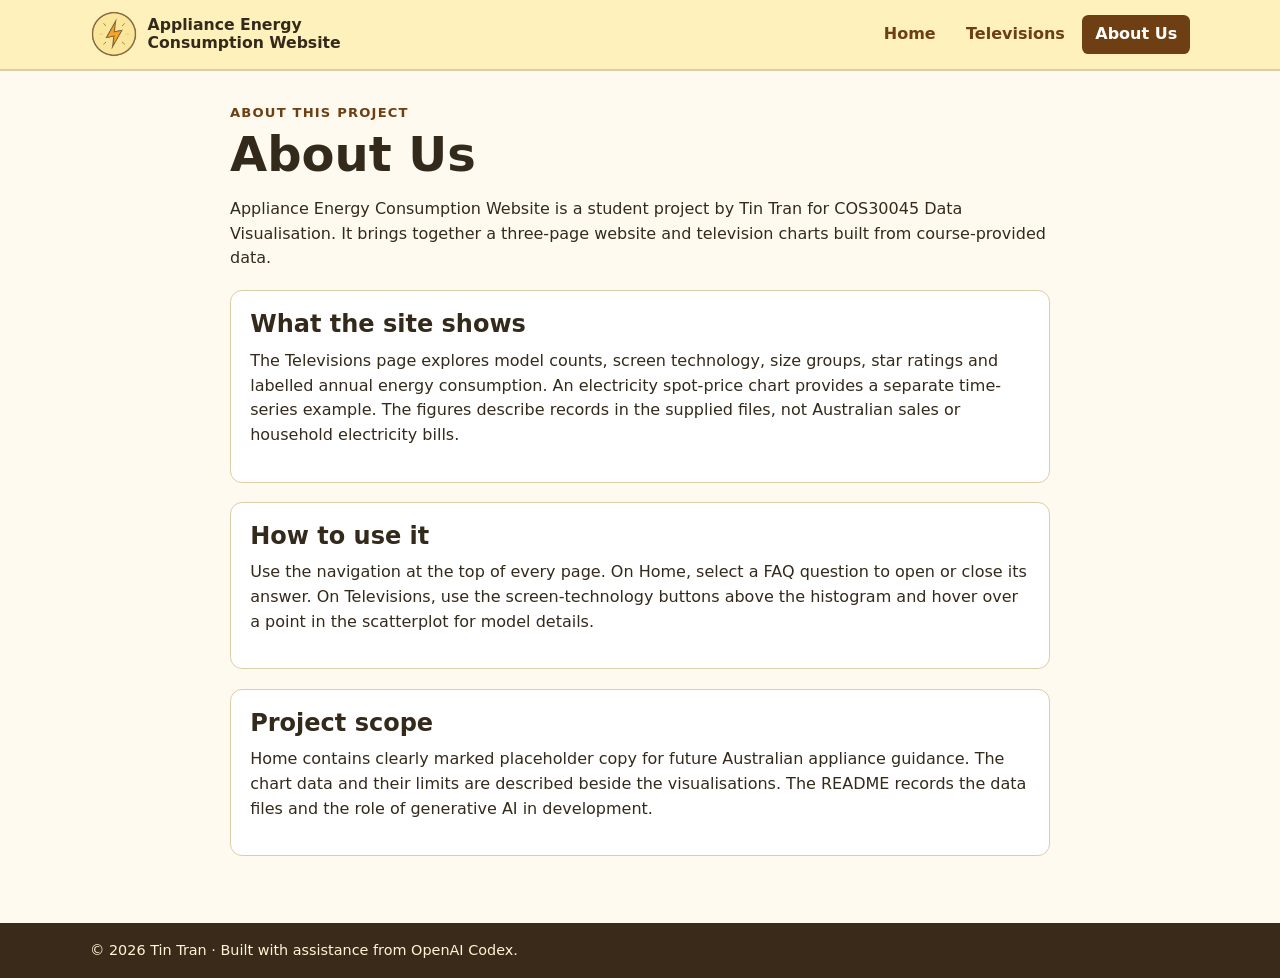
==== about.html @ 2f7611fc "Build three-page appliance site shell" ====
<!doctype html>
<html lang="en">
<head>
  <meta charset="utf-8">
  <meta name="viewport" content="width=device-width, initial-scale=1">
  <title>About Us | Appliance Energy Consumption Website</title>
  <link rel="stylesheet" href="css/base.css">
  <script src="js/site.js" defer></script>
</head>
<body>
  <header class="site-header">
    <div class="wrap header-inner">
      <a class="logo-link" href="index.html" aria-label="Appliance Energy Consumption Website, Home">
        <img src="assets/img/PowerIcon.png" alt="" width="48" height="48">
        <span>Appliance Energy<br>Consumption Website</span>
      </a>
      <nav class="site-nav" aria-label="Main navigation">
        <a href="index.html">Home</a>
        <a href="televisions.html">Televisions</a>
        <a href="about.html" aria-current="page">About Us</a>
      </nav>
    </div>
  </header>

  <main class="wrap narrow-content">
    <p class="eyebrow">About this project</p>
    <h1>About Us</h1>
    <p>Appliance Energy Consumption Website is a student project by Tin Tran for COS30045 Data Visualisation. It brings together a three-page website and television charts built from course-provided data.</p>
    <section class="panel"><h2>What the site shows</h2><p>The Televisions page explores model counts, screen technology, size groups, star ratings and labelled annual energy consumption. An electricity spot-price chart provides a separate time-series example. The figures describe records in the supplied files, not Australian sales or household electricity bills.</p></section>
    <section class="panel"><h2>How to use it</h2><p>Use the navigation at the top of every page. On Home, select a FAQ question to open or close its answer. On Televisions, use the screen-technology buttons above the histogram and hover over a point in the scatterplot for model details.</p></section>
    <section class="panel"><h2>Project scope</h2><p>Home contains clearly marked placeholder copy for future Australian appliance guidance. The chart data and their limits are described beside the visualisations. The README records the data files and the role of generative AI in development.</p></section>
  </main>

  <footer class="site-footer"><div class="wrap">© <span data-year>2026</span> Tin Tran · Built with assistance from OpenAI Codex.</div></footer>
</body>
</html>
---- css/base.css ----
:root {
  color-scheme: light;
  --ink: #342a1c;
  --muted: #675b47;
  --brand: #9a5717;
  --brand-dark: #6d3f12;
  --line: #dccda8;
  --paper: #fff;
  --bg: #fffaf0;
  --gold: #f7df93;
}
* { box-sizing: border-box; }
html { scroll-behavior: smooth; }
body { min-height: 100vh; display: flex; flex-direction: column; margin: 0; background: var(--bg); color: var(--ink); font: 16px/1.55 system-ui, -apple-system, BlinkMacSystemFont, "Segoe UI", sans-serif; }
.wrap { width: min(1100px, calc(100% - 2rem)); margin-inline: auto; }
.site-header { background: #fff1bb; border-bottom: 2px solid var(--line); }
.header-inner { display: flex; align-items: center; justify-content: space-between; gap: 1rem 2rem; flex-wrap: wrap; padding-block: .65rem; }
.logo-link { display: inline-flex; align-items: center; gap: .6rem; color: var(--ink); font-size: .98rem; font-weight: 750; line-height: 1.15; text-decoration: none; }
.logo-link img { display: block; width: 48px; height: 48px; }
.logo-link:hover span, .logo-link:focus-visible span { text-decoration: underline; }
.site-nav { display: flex; flex-wrap: wrap; gap: .3rem; }
.site-nav a { color: var(--brand-dark); border-radius: .4rem; padding: .45rem .8rem; font-weight: 650; text-decoration: none; }
.site-nav a:hover, .site-nav a:focus-visible { background: #f6dc8c; }
.site-nav a[aria-current="page"] { background: var(--brand-dark); color: #fff; }
main { flex: 1; padding-block: 2rem 3rem; }
.narrow-content { max-width: 820px; }
h1, h2, h3 { line-height: 1.2; }
h1 { margin: .2rem 0 .8rem; font-size: clamp(2rem, 5vw, 3rem); }
h2 { margin: 0 0 .6rem; font-size: 1.5rem; }
h3 { margin: 0 0 .4rem; font-size: 1.1rem; }
p { margin: .4rem 0 .9rem; }
.eyebrow { margin: 0; color: var(--brand-dark); font-size: .82rem; font-weight: 750; letter-spacing: .09em; text-transform: uppercase; }
.hero { background: #fff3c5; border: 1px solid var(--line); border-radius: 1rem; padding: clamp(1.5rem, 4vw, 3rem); margin-bottom: 2rem; }
.hero p:not(.eyebrow) { max-width: 68ch; }
.button-link { display: inline-block; background: var(--brand-dark); border-radius: .4rem; color: #fff; padding: .6rem 1rem; font-weight: 700; text-decoration: none; }
.button-link:hover, .button-link:focus-visible { background: var(--brand); }
.card-grid { display: grid; grid-template-columns: repeat(auto-fit, minmax(230px, 1fr)); gap: 1rem; margin: 1rem 0 2rem; }
.card, .panel { background: var(--paper); border: 1px solid var(--line); border-radius: .75rem; padding: 1.2rem; }
.card p, .note { color: var(--muted); }
.panel { margin: 1.2rem 0; }
.faq h3 { margin: 0; }
.faq-item { border-top: 1px solid var(--line); }
.faq-toggle { display: flex; justify-content: space-between; align-items: center; gap: 1rem; width: 100%; border: 0; background: none; color: var(--ink); padding: 1rem .2rem; font: inherit; font-weight: 700; text-align: left; cursor: pointer; }
.faq-toggle:hover, .faq-toggle:focus-visible { color: var(--brand-dark); background: #fff9e6; }
.faq-toggle span { font-size: 1.4rem; line-height: 1; }
.faq-answer { padding: 0 .2rem 1rem; }
[hidden] { display: none !important; }
.site-footer { background: #392a19; color: #fff4d5; padding: 1rem 0; font-size: .9rem; }
.responsive-svg-container { width: 100%; max-width: 1100px; margin-inline: auto; }
img, svg { max-width: 100%; }
button { font: inherit; }
:focus-visible { outline: 3px solid #d47b18; outline-offset: 3px; }
@media (max-width: 620px) { .header-inner { align-items: flex-start; } .site-nav { width: 100%; } .site-nav a { flex: 1; text-align: center; padding-inline: .35rem; } }
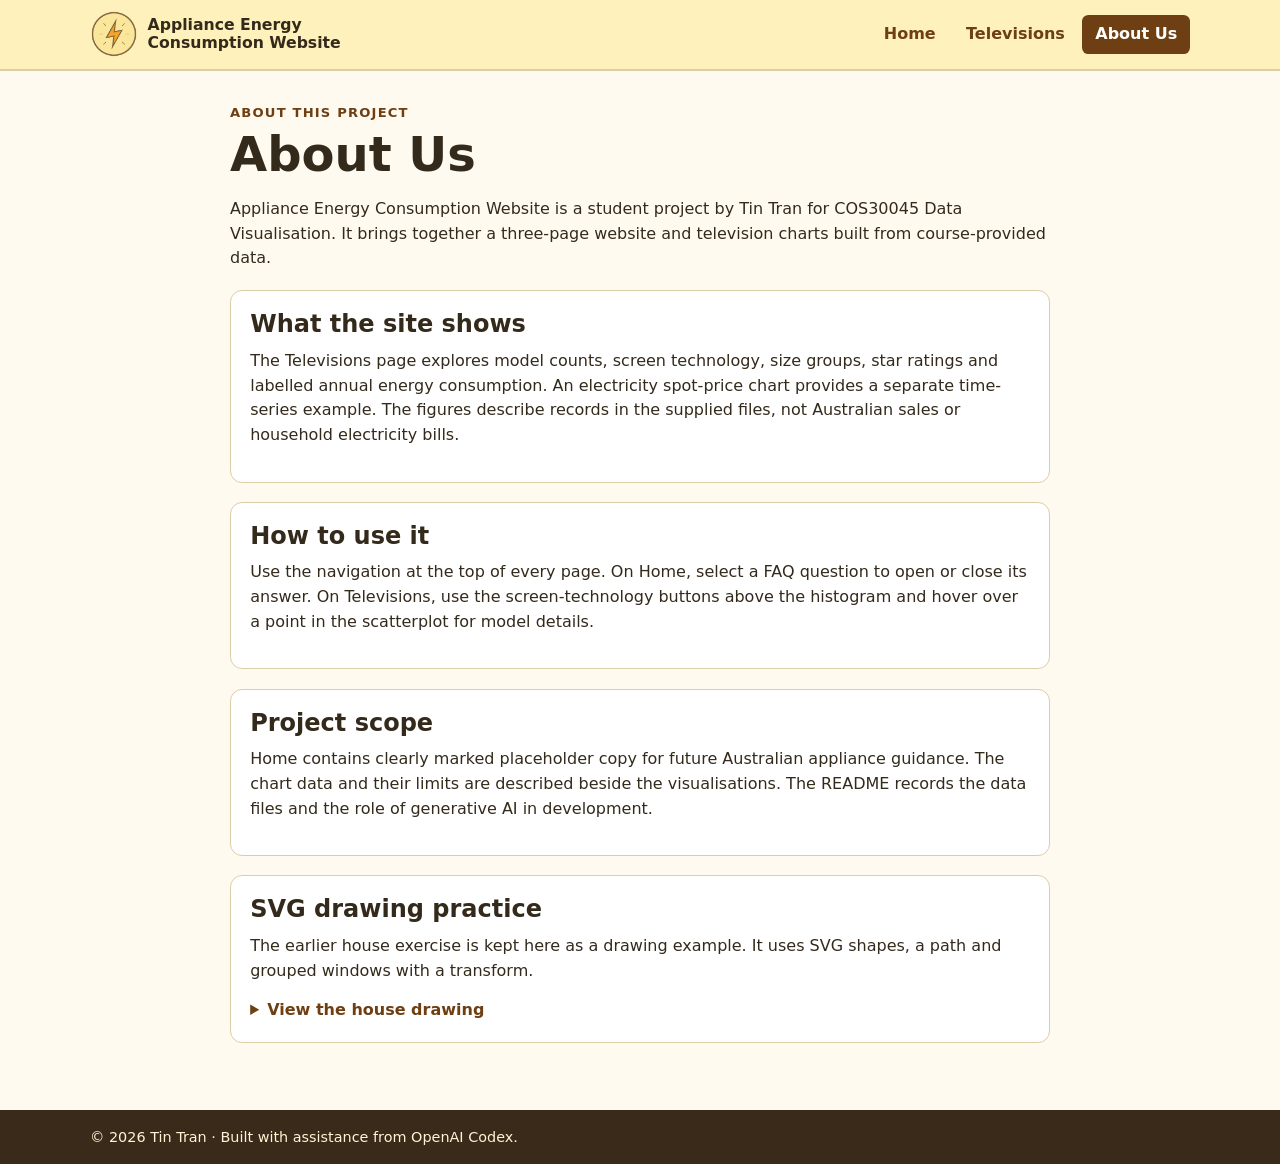
==== commit e4bfcd19: "Consolidate visualisations into Televisions page" ====
--- a/about.html
+++ b/about.html
@@ -29,6 +29,28 @@
     <section class="panel"><h2>What the site shows</h2><p>The Televisions page explores model counts, screen technology, size groups, star ratings and labelled annual energy consumption. An electricity spot-price chart provides a separate time-series example. The figures describe records in the supplied files, not Australian sales or household electricity bills.</p></section>
     <section class="panel"><h2>How to use it</h2><p>Use the navigation at the top of every page. On Home, select a FAQ question to open or close its answer. On Televisions, use the screen-technology buttons above the histogram and hover over a point in the scatterplot for model details.</p></section>
     <section class="panel"><h2>Project scope</h2><p>Home contains clearly marked placeholder copy for future Australian appliance guidance. The chart data and their limits are described beside the visualisations. The README records the data files and the role of generative AI in development.</p></section>
+    <section class="panel"><h2>SVG drawing practice</h2><p>The earlier house exercise is kept here as a drawing example. It uses SVG shapes, a path and grouped windows with a transform.</p>
+      <details><summary>View the house drawing</summary>
+        <svg class="practice-svg" viewBox="0 0 900 650" role="img" aria-label="House with a roof, chimney, windows, garden bushes and path">
+          <rect width="900" height="650" fill="#e7f4fd"/>
+          <rect y="490" width="900" height="160" fill="#a9d794"/>
+          <circle cx="750" cy="120" r="49" fill="#ffe18b"/>
+          <rect x="278" y="250" width="370" height="270" rx="5" fill="#f0c99f" stroke="#604c43" stroke-width="4"/>
+          <path d="M240 260 L463 95 L685 260 Z" fill="#bd554a" stroke="#604c43" stroke-width="4"/>
+          <rect x="557" y="144" width="48" height="89" fill="#985047" stroke="#604c43" stroke-width="3"/>
+          <rect x="422" y="380" width="82" height="140" fill="#6d5a4f" stroke="#463a35" stroke-width="3"/>
+          <circle cx="491" cy="452" r="5" fill="#f5df91"/>
+          <g transform="translate(315 305)" fill="#c7e8fa" stroke="#604c43" stroke-width="5">
+            <rect x="0" y="0" width="76" height="76"/>
+            <rect x="240" y="0" width="76" height="76"/>
+          </g>
+          <path d="M421 520 C390 557 380 594 355 650 L570 650 C550 596 526 550 505 520 Z" fill="#d5bfa0"/>
+          <ellipse cx="150" cy="495" rx="83" ry="42" fill="#4c9665"/>
+          <ellipse cx="756" cy="502" rx="80" ry="38" fill="#4c9665"/>
+          <line x1="46" y1="545" x2="260" y2="545" stroke="#6c8c5c" stroke-width="5"/>
+        </svg>
+      </details>
+    </section>
   </main>
 
   <footer class="site-footer"><div class="wrap">© <span data-year>2026</span> Tin Tran · Built with assistance from OpenAI Codex.</div></footer>
--- a/css/base.css
+++ b/css/base.css
@@ -44,6 +44,8 @@
 .faq-toggle:hover, .faq-toggle:focus-visible { color: var(--brand-dark); background: #fff9e6; }
 .faq-toggle span { font-size: 1.4rem; line-height: 1; }
 .faq-answer { padding: 0 .2rem 1rem; }
+details summary { color: var(--brand-dark); cursor: pointer; font-weight: 700; }
+.practice-svg { display: block; width: 100%; margin-top: 1rem; border-radius: .5rem; }
 [hidden] { display: none !important; }
 .site-footer { background: #392a19; color: #fff4d5; padding: 1rem 0; font-size: .9rem; }
 .responsive-svg-container { width: 100%; max-width: 1100px; margin-inline: auto; }
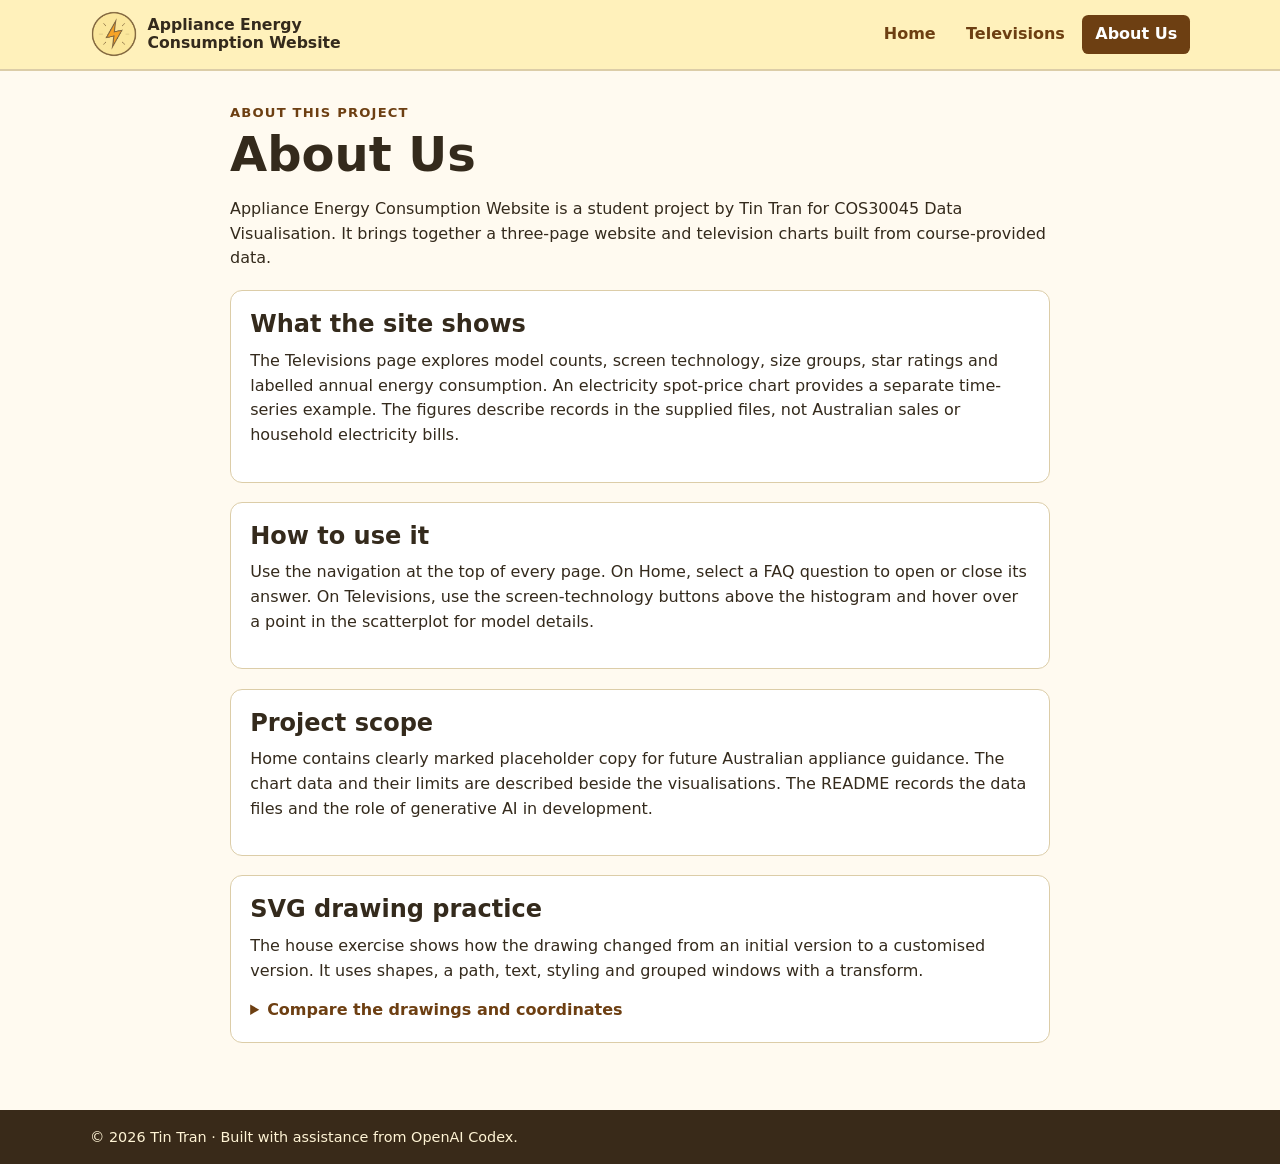
==== commit c1ea1792: "Complete SVG house exercise and add visual evidence" ====
--- a/about.html
+++ b/about.html
@@ -29,12 +29,18 @@
     <section class="panel"><h2>What the site shows</h2><p>The Televisions page explores model counts, screen technology, size groups, star ratings and labelled annual energy consumption. An electricity spot-price chart provides a separate time-series example. The figures describe records in the supplied files, not Australian sales or household electricity bills.</p></section>
     <section class="panel"><h2>How to use it</h2><p>Use the navigation at the top of every page. On Home, select a FAQ question to open or close its answer. On Televisions, use the screen-technology buttons above the histogram and hover over a point in the scatterplot for model details.</p></section>
     <section class="panel"><h2>Project scope</h2><p>Home contains clearly marked placeholder copy for future Australian appliance guidance. The chart data and their limits are described beside the visualisations. The README records the data files and the role of generative AI in development.</p></section>
-    <section class="panel"><h2>SVG drawing practice</h2><p>The earlier house exercise is kept here as a drawing example. It uses SVG shapes, a path and grouped windows with a transform.</p>
-      <details><summary>View the house drawing</summary>
-        <svg class="practice-svg" viewBox="0 0 900 650" role="img" aria-label="House with a roof, chimney, windows, garden bushes and path">
+    <section class="panel"><h2>SVG drawing practice</h2><p>The house exercise shows how the drawing changed from an initial version to a customised version. It uses shapes, a path, text, styling and grouped windows with a transform.</p>
+      <details><summary>Compare the drawings and coordinates</summary>
+        <figure class="svg-evidence">
+          <img src="assets/svg/house-initial.svg" alt="Initial house drawing with a roof, walls, windows, door, bush and sun" loading="lazy">
+          <figcaption>Initial SVG version kept for comparison. <a href="assets/img/house-initial-render.png">PNG export</a></figcaption>
+        </figure>
+        <figure class="svg-evidence">
+          <svg class="practice-svg" viewBox="0 0 900 650" role="img" aria-label="House with a roof, chimney, windows, garden bushes and path">
           <rect width="900" height="650" fill="#e7f4fd"/>
           <rect y="490" width="900" height="160" fill="#a9d794"/>
           <circle cx="750" cy="120" r="49" fill="#ffe18b"/>
+          <text class="house-title" x="36" y="54">A house in the garden</text>
           <rect x="278" y="250" width="370" height="270" rx="5" fill="#f0c99f" stroke="#604c43" stroke-width="4"/>
           <path d="M240 260 L463 95 L685 260 Z" fill="#bd554a" stroke="#604c43" stroke-width="4"/>
           <rect x="557" y="144" width="48" height="89" fill="#985047" stroke="#604c43" stroke-width="3"/>
@@ -47,8 +53,14 @@
           <path d="M421 520 C390 557 380 594 355 650 L570 650 C550 596 526 550 505 520 Z" fill="#d5bfa0"/>
           <ellipse cx="150" cy="495" rx="83" ry="42" fill="#4c9665"/>
           <ellipse cx="756" cy="502" rx="80" ry="38" fill="#4c9665"/>
-          <line x1="46" y1="545" x2="260" y2="545" stroke="#6c8c5c" stroke-width="5"/>
-        </svg>
+          </svg>
+          <figcaption>Customised SVG drawing with a chimney, path, second bush and grouped windows. <a href="assets/svg/house-final.svg">SVG source</a> · <a href="assets/img/house-final-render.png">PNG export</a></figcaption>
+        </figure>
+        <figure class="svg-evidence">
+          <img src="assets/svg/house-annotated.svg" alt="Coordinate guide labelling the roof path, wall rectangle, translated window group, sun and bush ellipse" loading="lazy">
+          <figcaption>Coordinate guide: the SVG origin is at the top left; x increases rightward and y increases downward. <a href="assets/img/house-annotated-render.png">PNG export</a></figcaption>
+        </figure>
+        <p class="note"><a href="assets/img/house-exercise-screenshot.png">View the earlier page screenshot</a> showing the three exercise sections together.</p>
       </details>
     </section>
   </main>
--- a/css/base.css
+++ b/css/base.css
@@ -45,7 +45,11 @@
 .faq-toggle span { font-size: 1.4rem; line-height: 1; }
 .faq-answer { padding: 0 .2rem 1rem; }
 details summary { color: var(--brand-dark); cursor: pointer; font-weight: 700; }
-.practice-svg { display: block; width: 100%; margin-top: 1rem; border-radius: .5rem; }
+.practice-svg { display: block; width: 100%; border-radius: .5rem; }
+.house-title { fill: #23435a; font: 28px Arial, sans-serif; }
+.svg-evidence { margin: 1.25rem 0; }
+.svg-evidence img { display: block; width: 100%; border-radius: .5rem; }
+.svg-evidence figcaption { margin-top: .35rem; color: var(--muted); font-size: .9rem; }
 [hidden] { display: none !important; }
 .site-footer { background: #392a19; color: #fff4d5; padding: 1rem 0; font-size: .9rem; }
 .responsive-svg-container { width: 100%; max-width: 1100px; margin-inline: auto; }
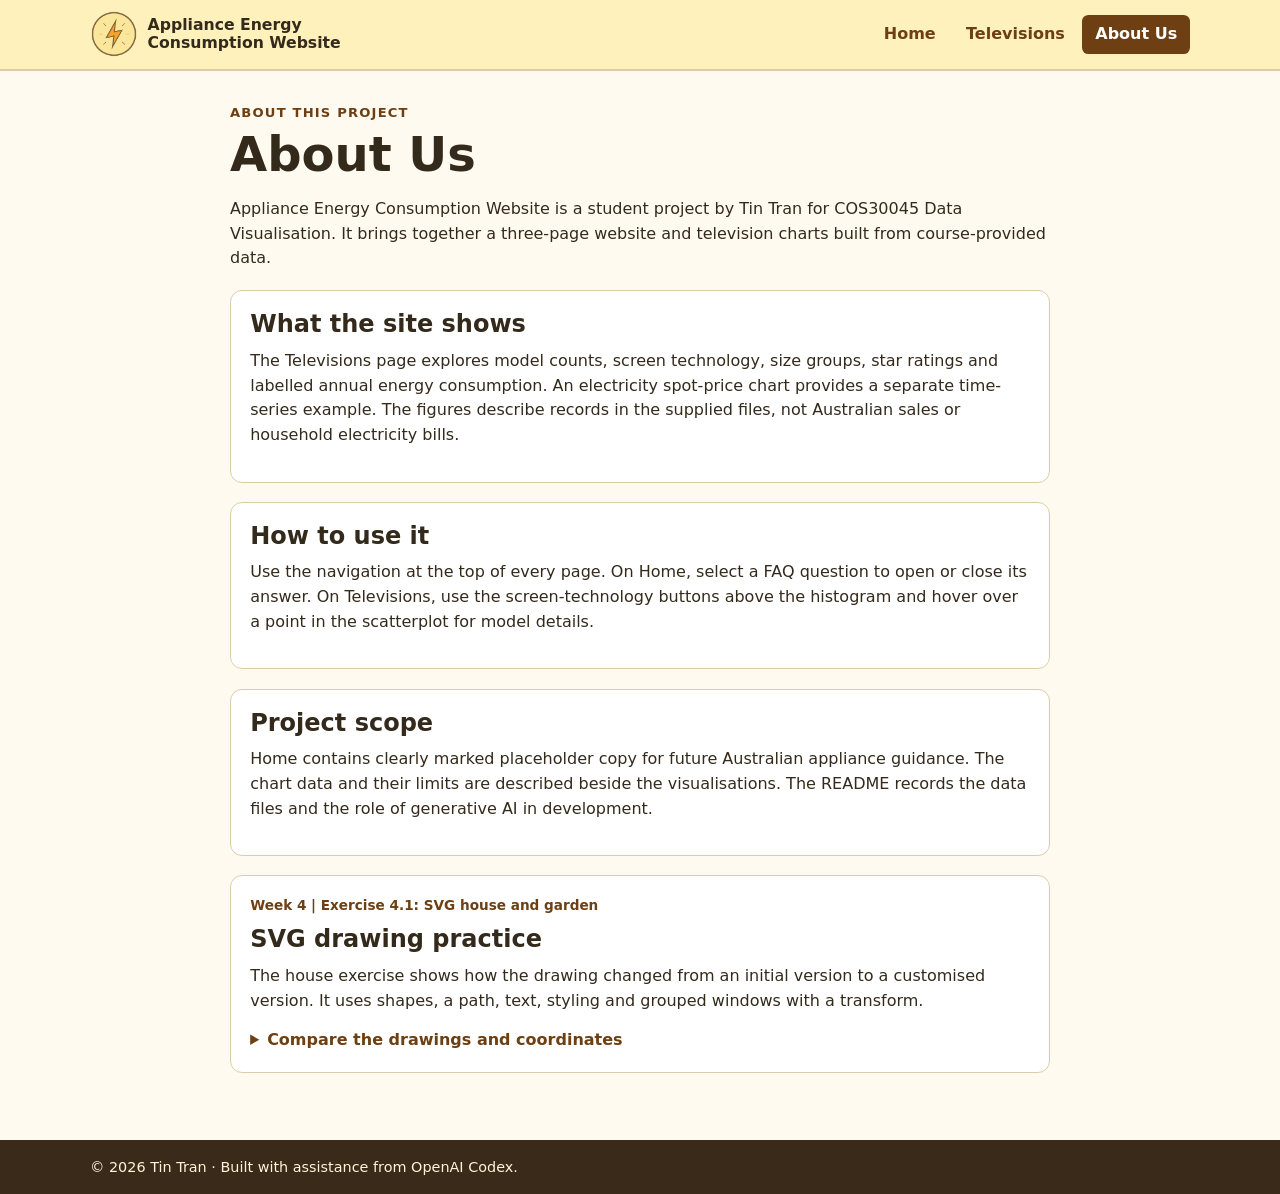
==== commit 7ea933bb: "Label website sections with course exercise numbers" ====
--- a/about.html
+++ b/about.html
@@ -29,7 +29,7 @@
     <section class="panel"><h2>What the site shows</h2><p>The Televisions page explores model counts, screen technology, size groups, star ratings and labelled annual energy consumption. An electricity spot-price chart provides a separate time-series example. The figures describe records in the supplied files, not Australian sales or household electricity bills.</p></section>
     <section class="panel"><h2>How to use it</h2><p>Use the navigation at the top of every page. On Home, select a FAQ question to open or close its answer. On Televisions, use the screen-technology buttons above the histogram and hover over a point in the scatterplot for model details.</p></section>
     <section class="panel"><h2>Project scope</h2><p>Home contains clearly marked placeholder copy for future Australian appliance guidance. The chart data and their limits are described beside the visualisations. The README records the data files and the role of generative AI in development.</p></section>
-    <section class="panel"><h2>SVG drawing practice</h2><p>The house exercise shows how the drawing changed from an initial version to a customised version. It uses shapes, a path, text, styling and grouped windows with a transform.</p>
+    <section class="panel"><p class="exercise-label">Week 4 | Exercise 4.1: SVG house and garden</p><h2>SVG drawing practice</h2><p>The house exercise shows how the drawing changed from an initial version to a customised version. It uses shapes, a path, text, styling and grouped windows with a transform.</p>
       <details><summary>Compare the drawings and coordinates</summary>
         <figure class="svg-evidence">
           <img src="assets/svg/house-initial.svg" alt="Initial house drawing with a roof, walls, windows, door, bush and sun" loading="lazy">
--- a/css/base.css
+++ b/css/base.css
@@ -30,6 +30,7 @@
 h3 { margin: 0 0 .4rem; font-size: 1.1rem; }
 p { margin: .4rem 0 .9rem; }
 .eyebrow { margin: 0; color: var(--brand-dark); font-size: .82rem; font-weight: 750; letter-spacing: .09em; text-transform: uppercase; }
+.exercise-label { margin: 0 0 .55rem; color: var(--brand-dark); font-size: .85rem; font-weight: 700; }
 .hero { background: #fff3c5; border: 1px solid var(--line); border-radius: 1rem; padding: clamp(1.5rem, 4vw, 3rem); margin-bottom: 2rem; }
 .hero p:not(.eyebrow) { max-width: 68ch; }
 .button-link { display: inline-block; background: var(--brand-dark); border-radius: .4rem; color: #fff; padding: .6rem 1rem; font-weight: 700; text-decoration: none; }
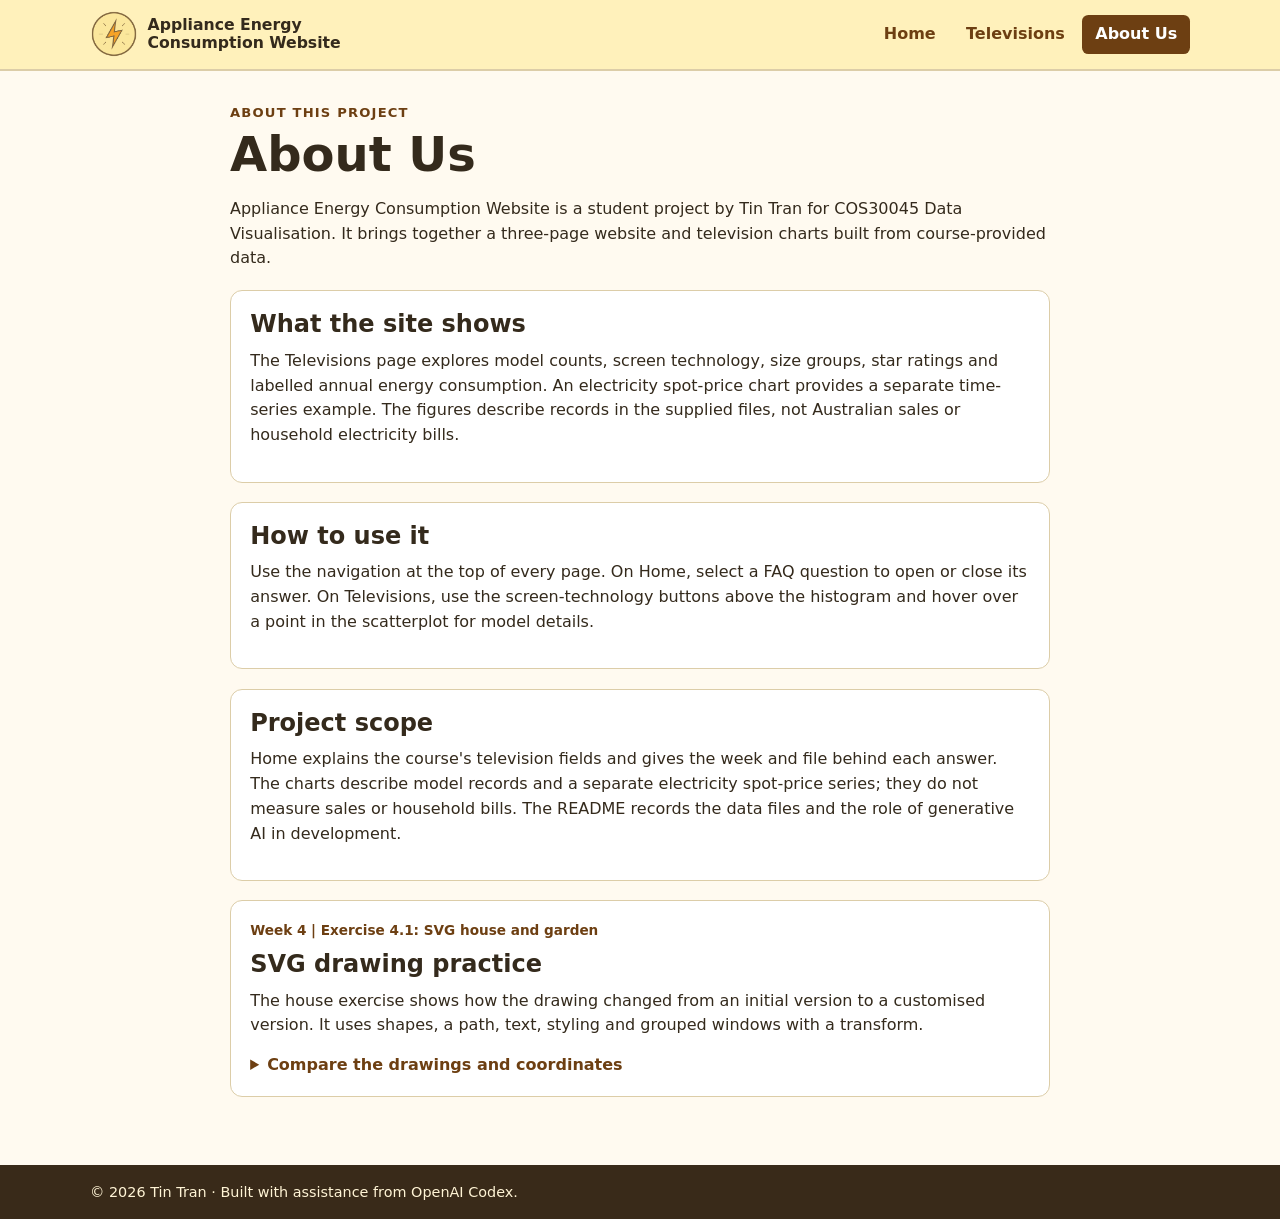
==== commit af59fc63: "Replace Home placeholders with sourced TV information" ====
--- a/about.html
+++ b/about.html
@@ -28,7 +28,7 @@
     <p>Appliance Energy Consumption Website is a student project by Tin Tran for COS30045 Data Visualisation. It brings together a three-page website and television charts built from course-provided data.</p>
     <section class="panel"><h2>What the site shows</h2><p>The Televisions page explores model counts, screen technology, size groups, star ratings and labelled annual energy consumption. An electricity spot-price chart provides a separate time-series example. The figures describe records in the supplied files, not Australian sales or household electricity bills.</p></section>
     <section class="panel"><h2>How to use it</h2><p>Use the navigation at the top of every page. On Home, select a FAQ question to open or close its answer. On Televisions, use the screen-technology buttons above the histogram and hover over a point in the scatterplot for model details.</p></section>
-    <section class="panel"><h2>Project scope</h2><p>Home contains clearly marked placeholder copy for future Australian appliance guidance. The chart data and their limits are described beside the visualisations. The README records the data files and the role of generative AI in development.</p></section>
+    <section class="panel"><h2>Project scope</h2><p>Home explains the course's television fields and gives the week and file behind each answer. The charts describe model records and a separate electricity spot-price series; they do not measure sales or household bills. The README records the data files and the role of generative AI in development.</p></section>
     <section class="panel"><p class="exercise-label">Week 4 | Exercise 4.1: SVG house and garden</p><h2>SVG drawing practice</h2><p>The house exercise shows how the drawing changed from an initial version to a customised version. It uses shapes, a path, text, styling and grouped windows with a transform.</p>
       <details><summary>Compare the drawings and coordinates</summary>
         <figure class="svg-evidence">
--- a/css/base.css
+++ b/css/base.css
@@ -38,6 +38,7 @@
 .card-grid { display: grid; grid-template-columns: repeat(auto-fit, minmax(230px, 1fr)); gap: 1rem; margin: 1rem 0 2rem; }
 .card, .panel { background: var(--paper); border: 1px solid var(--line); border-radius: .75rem; padding: 1.2rem; }
 .card p, .note { color: var(--muted); }
+.source-note { margin-top: .6rem; color: var(--muted); font-size: .82rem; line-height: 1.45; overflow-wrap: anywhere; }
 .panel { margin: 1.2rem 0; }
 .faq h3 { margin: 0; }
 .faq-item { border-top: 1px solid var(--line); }
